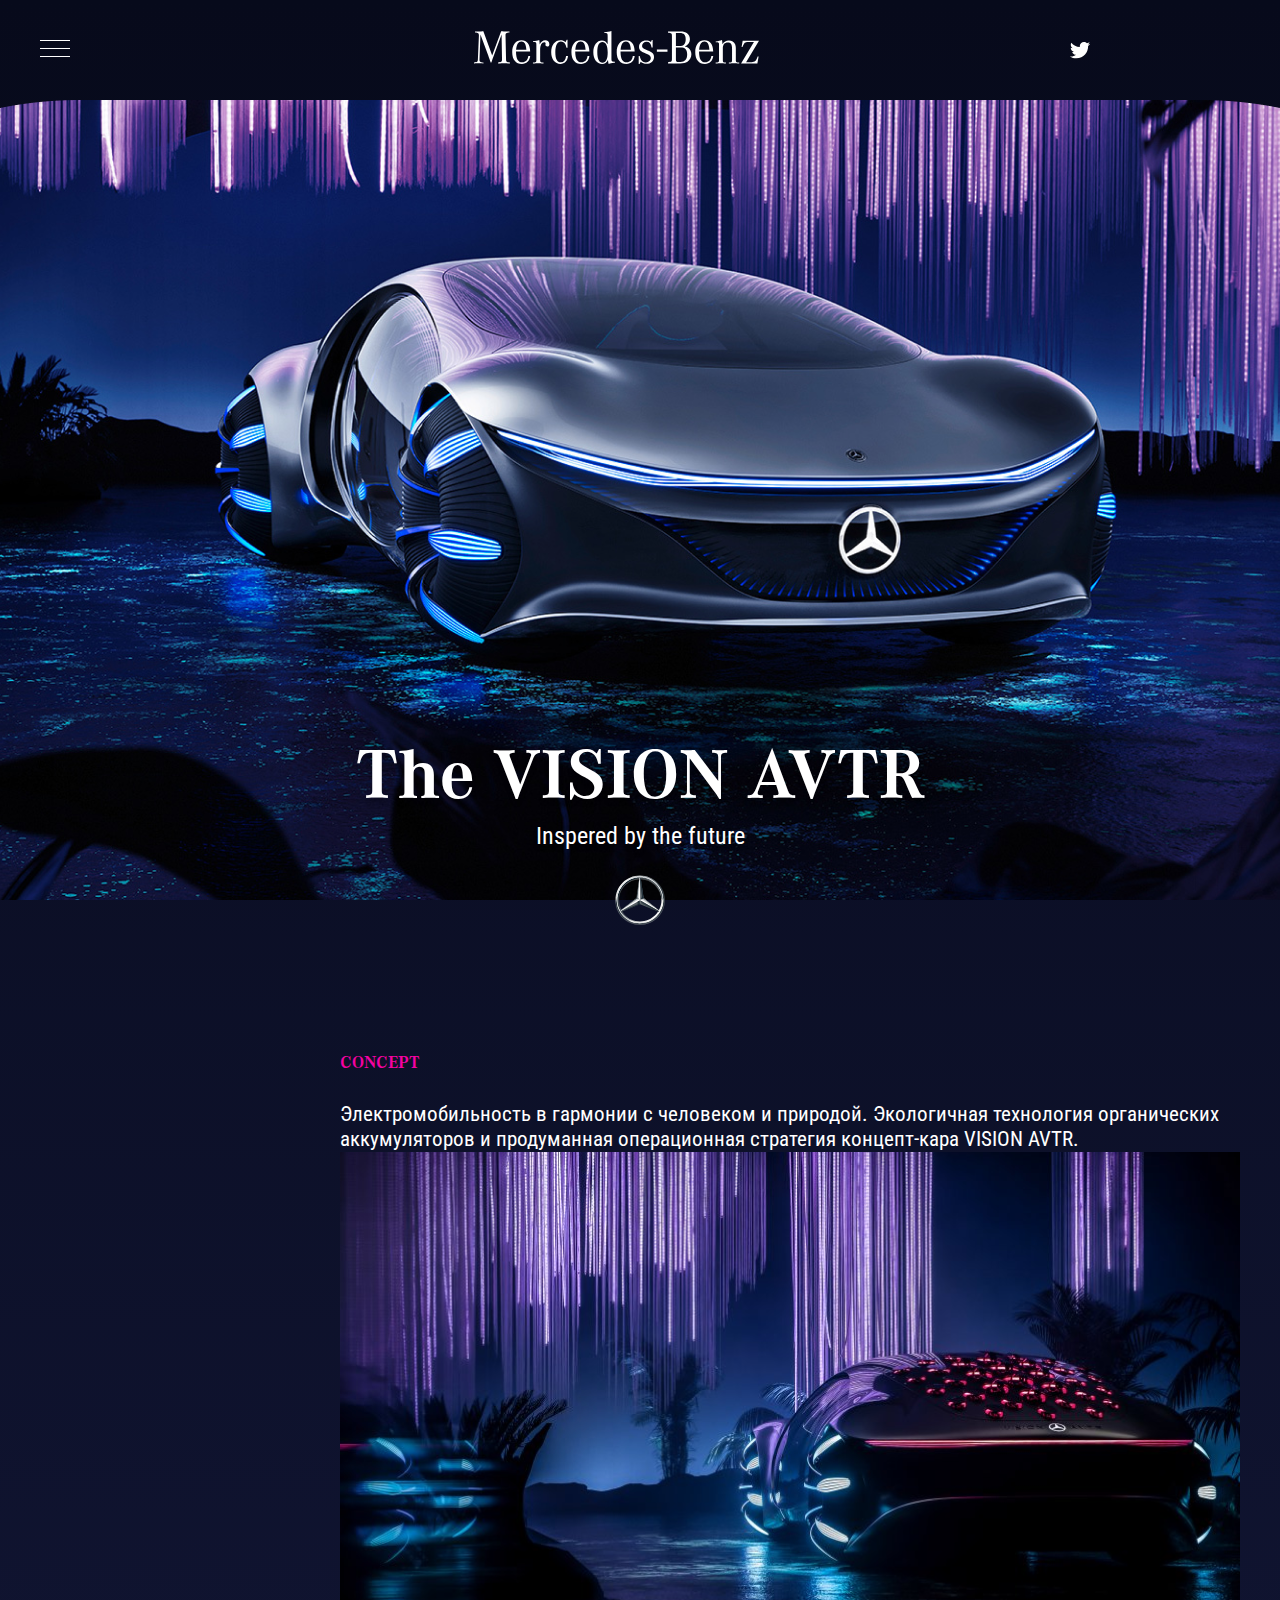
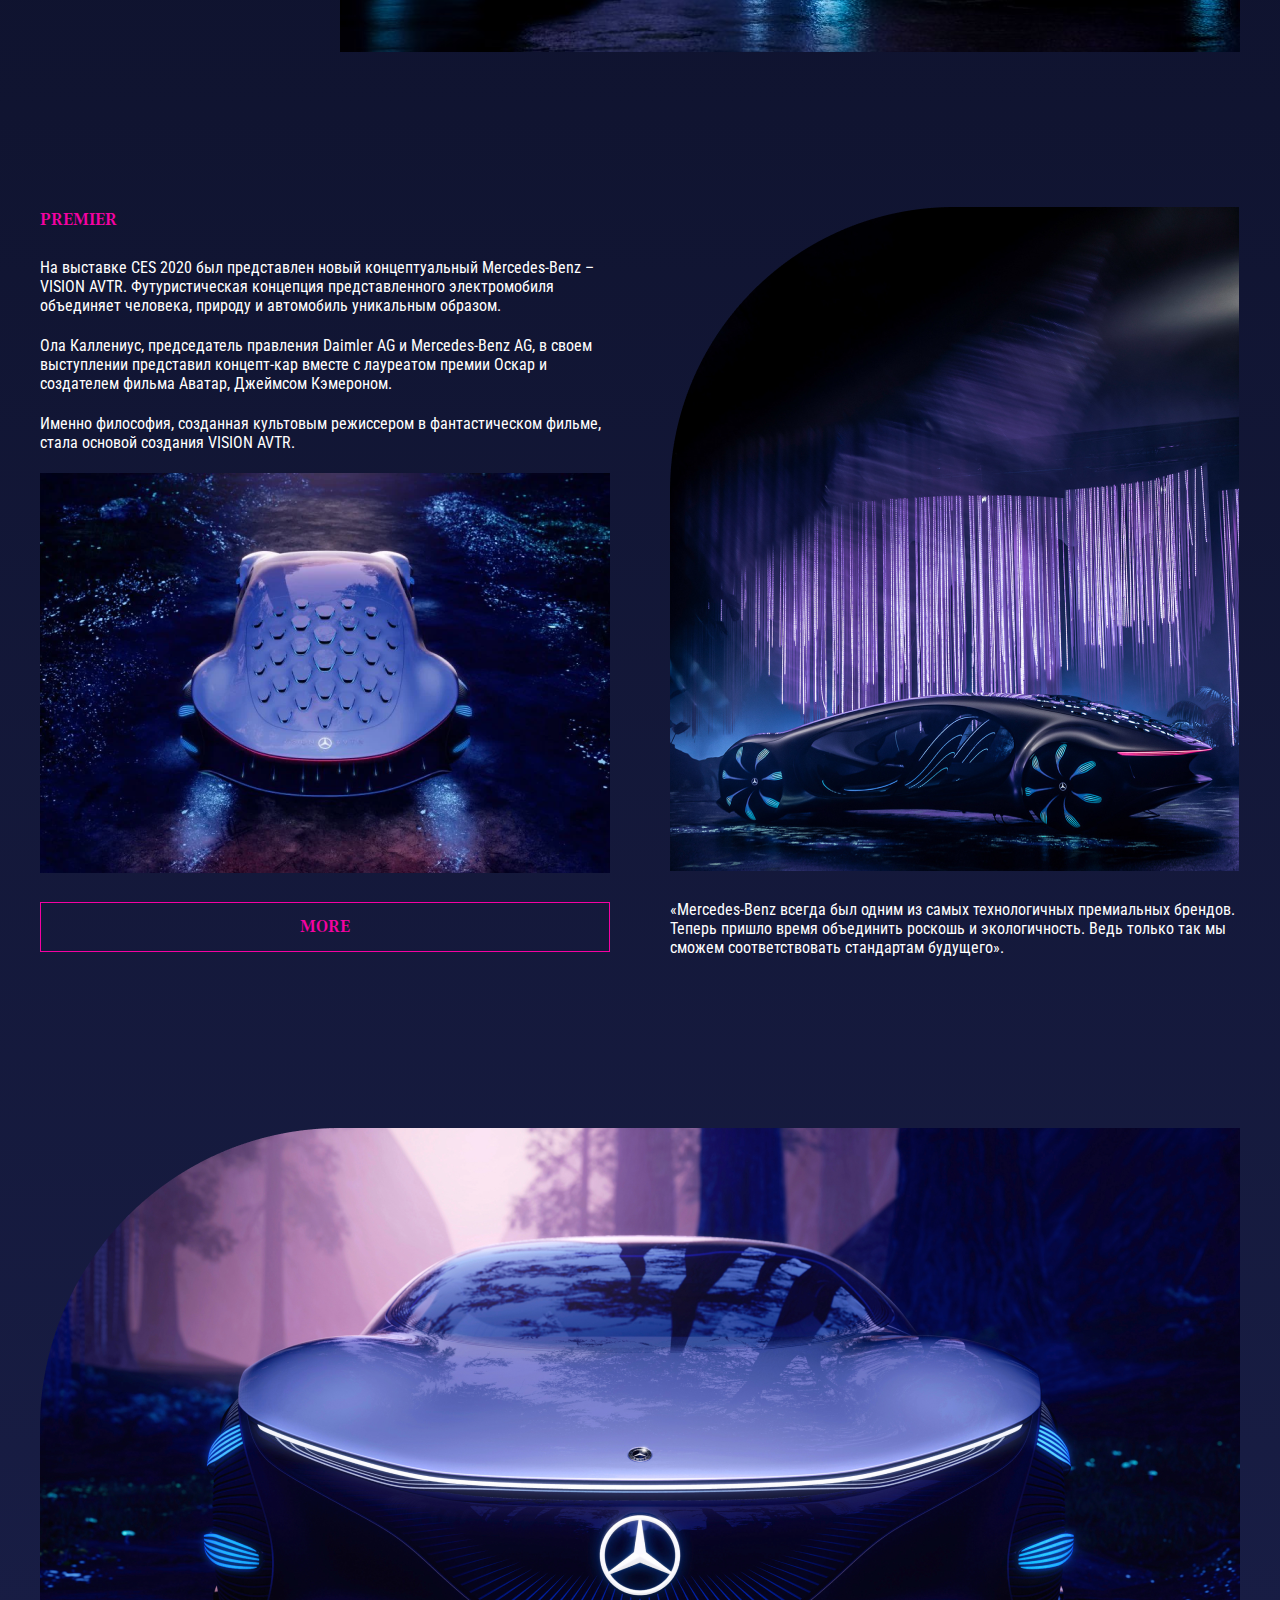
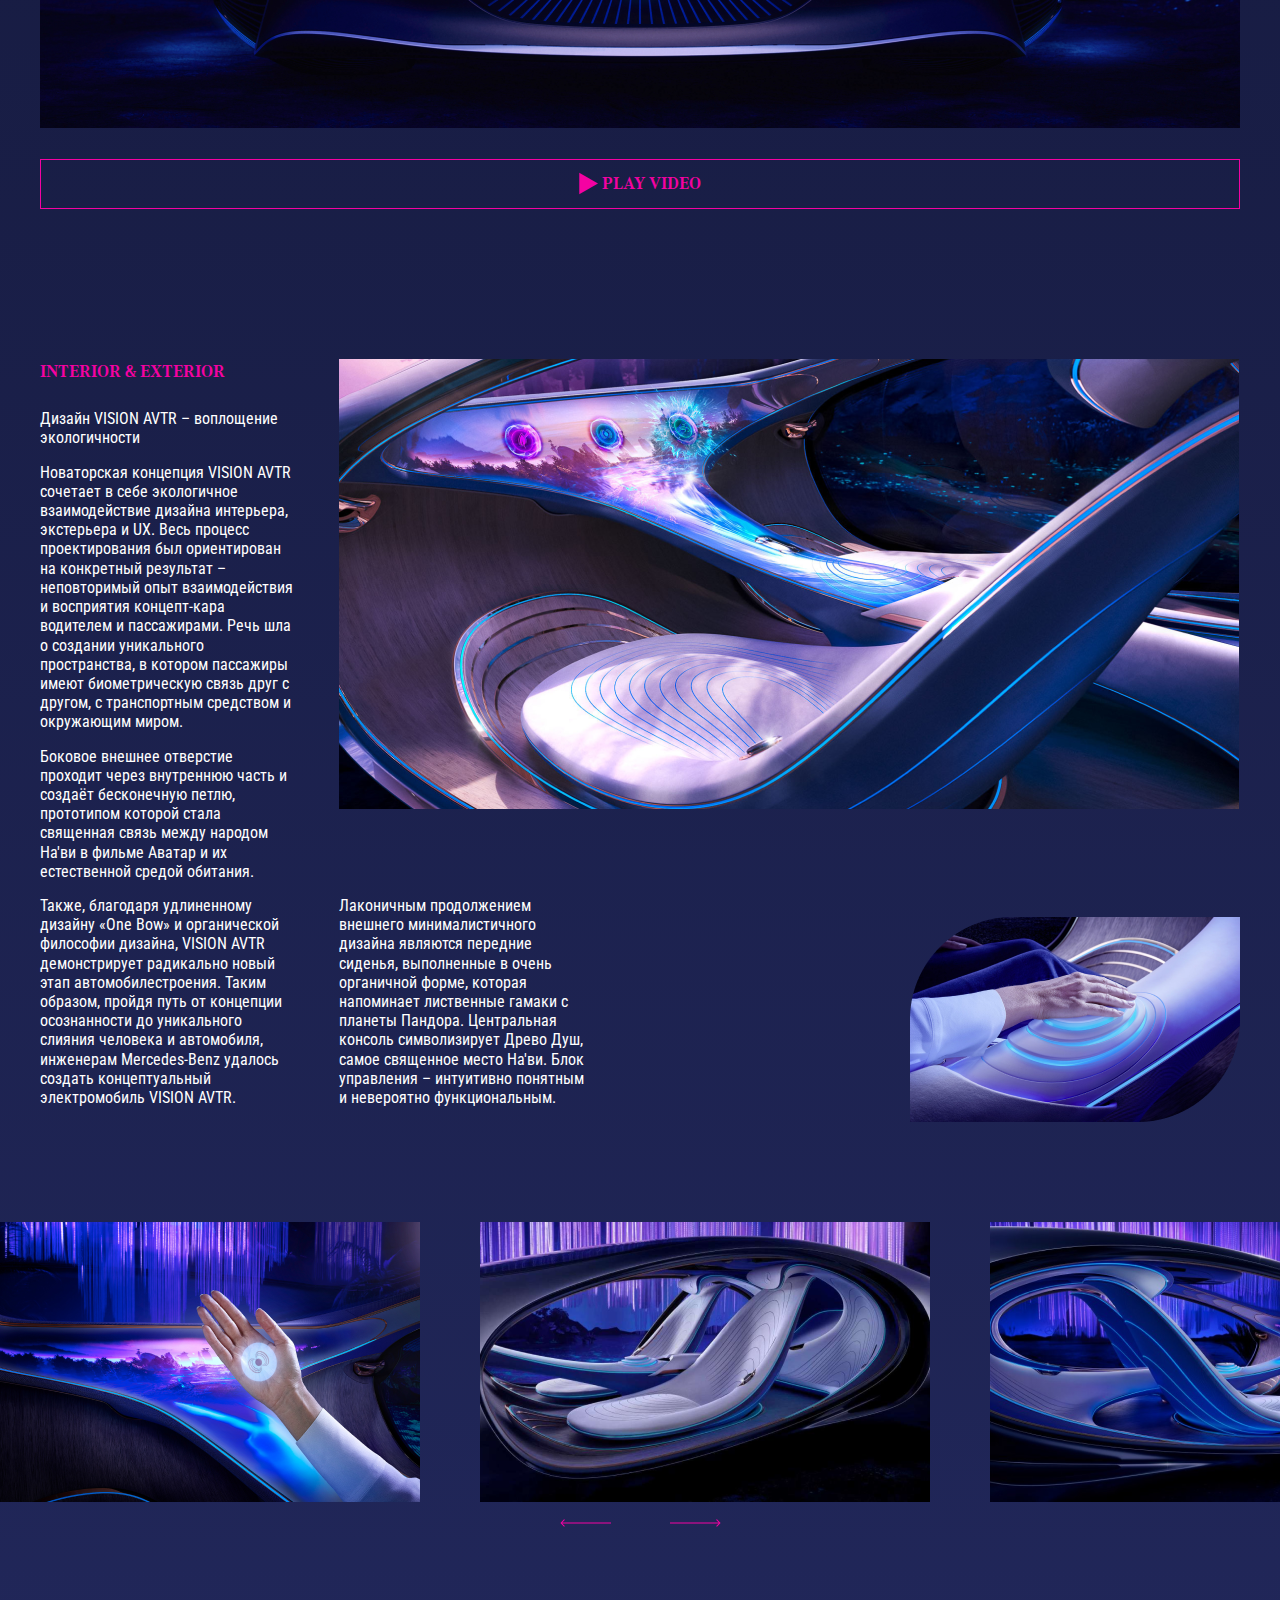
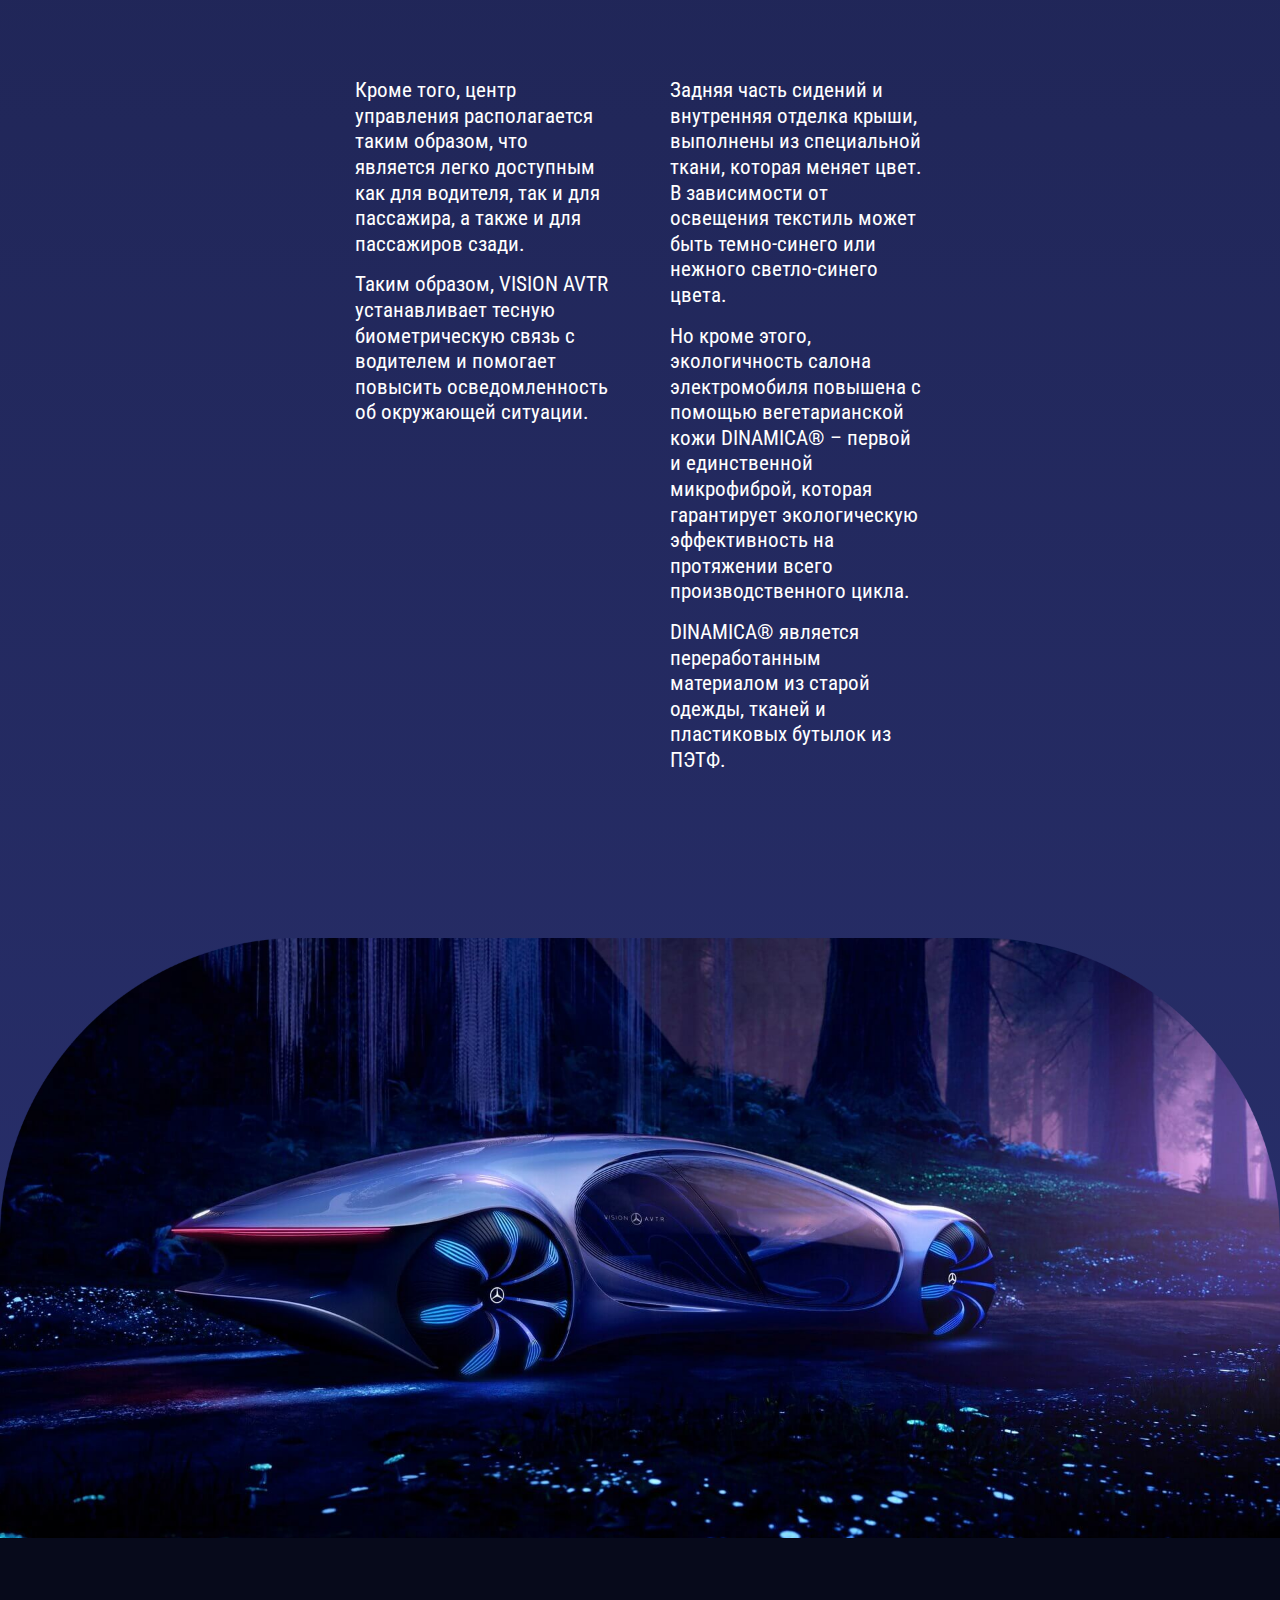
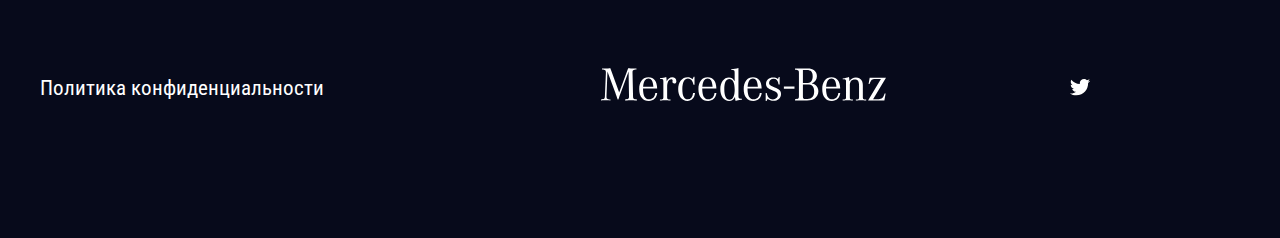
==== AVTR/index.html @ 058e084c "AVTR full" ====
<!DOCTYPE html>
<html lang="RU">
<head>
  <meta charset="UTF-8">
  <meta name="viewport" content="width=device-width, initial-scale=1.0">
  <meta http-equiv="X-UA-Compatible" content="ie=edge">
  <title>AVTR</title>
  <link rel="stylesheet" href="css/reset.css">
  <link rel="stylesheet" href="css/fonts.css">
  <link rel="stylesheet" href="css/slick.css">
  <link rel="stylesheet" href="css/jquery.fancybox.css">
  <link rel="stylesheet" href="css/style.css">
</head>
<body>
  <header class="header">
    <div class="container">
      <div class="header__top">
        <button class="header__nav">
          <img class="header__nav-img" src="images/menu-btn.svg" alt="">
        </button>
        <a href="#" class="logo">
          <img src="images/logo.svg" alt="" class="logo__img">
        </a>
        <ul class="list">
          <li class="list__item">
            <a href="#" class="list__link">
              <img src="images/twitter.svg" alt="" class="list__img">
            </a>
          </li>
          <li class="list__item">
            <a href="#" class="list__link">
              <img src="images/google.svg" alt="" class="list__img">
            </a>
          </li>
          <li class="list__item">
            <a href="#" class="list__link">
              <img src="images/facebook.svg" alt="" class="list__img">
            </a>
          </li>
        </ul>
      </div>
    </div>
    <div class="header__content">
      <h1 class="title">The VISION AVTR</h1>
      <p class="title-description">
        Inspered by the future
      </p>
    </div>
  </header>

  <section class="concept">
    <div class="container">
      <div class="concept__inner">
        <h3 class="concept__title section__title">
          CONCEPT
        </h3>
        <p class="concept__text">
          Электромобильность в гармонии с человеком и природой. Экологичная технология органических аккумуляторов и продуманная операционная стратегия концепт-кара VISION AVTR. 
        </p>
        <img src="images/concept.png" alt="" class="concept__img">
      </div>
    </div>
  </section>

  <section class="premier">
    <div class="container">
      <div class="premier__inner">
        <div class="premier__column">
          <h3 class="section__title">Premier</h3>
          <p class="premier__text">На выставке CES 2020 был представлен новый концептуальный Mercedes-Benz – VISION AVTR. Футуристическая концепция представленного электромобиля объединяет человека, природу и автомобиль уникальным образом.</p>
          <p class="premier__text">Ола Каллениус, председатель правления Daimler AG и Mercedes-Benz AG, в своем выступлении представил концепт-кар вместе с лауреатом премии Оскар и создателем фильма Аватар, Джеймсом Кэмероном.</p>
          <p class="premier__text">Именно философия, созданная культовым режиссером в фантастическом фильме, стала основой создания VISION AVTR.</p>
          <img src="images/premier-1.png" alt="" class="premier__img">
          <button class="section__btn">more</button>
        </div>
        <div class="premier__column">
          <img src="images/premier-2.png" alt="" class="premier__img">
          <p class="premier__text">«Mercedes-Benz всегда был одним из самых технологичных премиальных брендов. Теперь пришло время объединить роскошь и экологичность. Ведь только так мы сможем соответствовать стандартам будущего».</p>
        </div>
      </div>
    </div>
  </section>

  <section class="video">
    <div class="container">
      <img src="images/video.png" alt="" class="video__img">
      <button class="section__btn">
        <svg width="19" height="23" viewBox="0 0 19 23" fill="none" xmlns="http://www.w3.org/2000/svg">
<path d="M19 11.5L0.25 22.3253L0.25 0.674683L19 11.5Z" fill="#F402A2"/>
</svg>
      <span>play video</span>
      </button>
    </div>
  </section>

  <section class="design">
    <div class="container">
    <div class="design__interior">
      <div class="design__cell-one">
        <div class="section__title">INTERIOR & EXTERIOR</div>
        <p class="design__cell-text">Дизайн VISION AVTR – воплощение экологичности</p>
        <p class="design__cell-text">Новаторская концепция VISION AVTR сочетает в себе экологичное взаимодействие дизайна интерьера, экстерьера и UX. Весь процесс проектирования был ориентирован на конкретный результат – неповторимый опыт взаимодействия и восприятия концепт-кара водителем и пассажирами. Речь шла о создании уникального пространства, в котором пассажиры имеют биометрическую связь друг с другом, с транспортным средством и окружающим миром.</p>
        <p class="design__cell-text">Боковое внешнее отверстие проходит через внутреннюю часть и создаёт бесконечную петлю, прототипом которой стала священная ​​связь между народом На'ви в фильме Аватар и их естественной средой обитания. </p>
        <p class="design__cell-text">Также, благодаря удлиненному дизайну «One Bow» и органической философии дизайна, VISION AVTR демонстрирует радикально новый этап автомобилестроения. Таким образом, пройдя путь от концепции осознанности до уникального слияния человека и автомобиля, инженерам Mercedes-Benz удалось создать концептуальный электромобиль VISION AVTR.</p>
      </div>
      <img src="images/design-1.png" alt="" class="design__interior-img">
      <div class="design__cell-two">
        <p class="design__cell-text">Лаконичным продолжением внешнего минималистичного дизайна являются передние сиденья, выполненные в очень органичной форме, которая напоминает лиственные гамаки с планеты Пандора. Центральная консоль символизирует Древо Душ, самое священное место На'ви. Блок управления – интуитивно понятным и невероятно функциональным. </p>
      </div>
      <div class="design__cell-three">
        <img src="images/design-2.png" alt="" class="design__interior-img">
      </div>
      
    </div>
    </div>
    <div class="design-slider">
      <img src="images/slider-1.png" alt="" class="design-slider__item">
      <img src="images/slider-2.png" alt="" class="design-slider__item">
      <img src="images/slider-3.png" alt="" class="design-slider__item">
      <img src="images/slider-4.png" alt="" class="design-slider__item">
      <img src="images/slider-1.png" alt="" class="design-slider__item">
      <img src="images/slider-2.png" alt="" class="design-slider__item">
      <img src="images/slider-3.png" alt="" class="design-slider__item">
      <img src="images/slider-4.png" alt="" class="design-slider__item">
    </div>
    <div class="design__box">
      <div class="design__box-column">
        <p class="design__box-text">Кроме того, центр управления располагается таким образом, что является легко доступным как для водителя, так и для пассажира, а также и для пассажиров сзади.</p>
        <p class="design__box-text">Таким образом, VISION AVTR устанавливает тесную биометрическую связь с водителем и помогает повысить осведомленность об окружающей ситуации.</p>
      </div>
      <div class="design__box-column">
        <p class="design__box-text">Задняя часть сидений и внутренняя отделка крыши, выполнены из специальной ткани, которая меняет цвет. В зависимости от освещения текстиль может быть темно-синего или нежного светло-синего цвета.</p>
        <p class="design__box-text">Но кроме этого, экологичность салона электромобиля повышена с помощью вегетарианской кожи DINAMICA® – первой и единственной микрофиброй, которая гарантирует экологическую эффективность на протяжении всего производственного цикла.</p>
        <p class="design__box-text">DINAMICA® является переработанным материалом из старой одежды, тканей и пластиковых бутылок из ПЭТФ.
        </p>
      </div>
    </div>    
    <img src="images/footer.png" alt="" class="design-image">    
  </section>

  <footer class="footer">
    <div class="container">
      <div class="footer__inner">
        <a href="#" class="footer__link">
          Политика конфиденциальности
        </a>
         <a href="#" class="logo">
          <img src="images/logo.svg" alt="" class="logo__img">
        </a>
        <ul class="list">
          <li class="list__item">
            <a href="#" class="list__link">
              <img src="images/twitter.svg" alt="" class="list__img">
            </a>
          </li>
          <li class="list__item">
            <a href="#" class="list__link">
              <img src="images/google.svg" alt="" class="list__img">
            </a>
          </li>
          <li class="list__item">
            <a href="#" class="list__link">
              <img src="images/facebook.svg" alt="" class="list__img">
            </a>
          </li>
        </ul>
      </div>
    </div>
  </footer>

  <script src="https://ajax.googleapis.com/ajax/libs/jquery/3.4.1/jquery.min.js"></script>
  <script src="js/slick.min.js"></script>
  <script src="js/jquery.fancybox.min.js"></script>
  <script src="js/main.js"></script>
</body>
</html>
---- AVTR/css/fonts.css ----
@import url('https://fonts.googleapis.com/css2?family=Roboto+Condensed&display=swap');
---- AVTR/css/style.css ----
html{
	box-sizing: border-box;
}
*,*::before,*::after{
	box-sizing: inherit;
}
@font-face{
	font-family: 'Corporate-A-Bold';
	font-style: normal;
	font-weight: 700;
	src: url(../fonts/Corporate-A-Bold.woff2) format('woff2'),
		 url(../fonts/Corporate-A-Bold.woff) format('woff');
}
body{
	font-size: 16pt;
	font-weight: 400;
	line-height: 120%;
	color: #fff;
	font-family: 'Roboto Condensed', sans-serif;
	background: linear-gradient(180deg, #070A1B 0%, #2A3170 100%);
}
a{
	text-decoration: none;
	color:inherit;
}
button{
	background-color: transparent;
	border: none;
	padding: 0;
	cursor: pointer;
}
ul{
	list-style: none;
}
.container{
	max-width: 1200px;
	margin: 0 auto;
	padding: 0 10;
}
.header{

}
.header__top{
	display: flex;
	justify-content: space-between;
	align-items: center;
	height: 100px;
}
.header__nav{

}
.list{
	display: flex;

}
.list__item + .list__item{
	margin-left: 30px;
}
.list__link{
	width: 40px;
	height: 40px;
	border-radius: 50%;
	display: flex;
	justify-content: center;
	align-items: center;
	transition: background .3s;
}
.list__link:hover{
	background-color: #C1A1D2;
}
.header__content{
	background-image: url(../images/header-bg.png);
	min-height: calc(100vh - 100px);
	background-repeat: no-repeat;
	background-position: center;
	background-size: cover;
	display: flex;
	flex-direction: column;
	align-items: center;
	justify-content: flex-end;
	position: relative;
}
.header__content::before{
	content:"";
	background-image: url(../images/decor.svg);
	width: 50px;
	height: 50px;
	position: absolute;
	left: 50%;
	transform: translateX(-50%);
	bottom: -25px;
}
.title{
	font-family: 'Corporate-A-Bold';
	font-size: 72px;
	margin-bottom: 5px;
	line-height: 120%;
	text-shadow: 0px 4px 4px rgba(0, 0, 0, 0.25);
}
.title-description{
	font-size: 24px;
	text-shadow: 0px 4px 4px rgba(0, 0, 0, 0.25);
	margin-bottom: 50px;
}
.footer__inner{
	display: flex;
	height: 300px;
	justify-content: space-between;
	align-items: center;
}
.footer{
	background-color: #070A1B;
}
.concept{
	padding-top: 150px;
	margin-bottom: 150px;
}
.concept__inner{
	max-width: 900px;
	margin-left: auto;
	
}
.section__title{
	margin-bottom: 25px;
	text-transform: uppercase;
	font-size: 18px;
	font-family: 'Corporate-A-Bold';
	color: #F402A2;
}
.concept-text{
	font-size: 24px;
	margin-bottom: 25px;
	line-height: 120%;
}
.premier__column{
	max-width: 570px;	
}
.premier__inner{
	display: flex;
	gap: 60px;
}
.premier{
	margin-bottom: 150px;
}
.premier__text {
	margin-bottom: 20.5px;
	font-style: normal;
	font-weight: 400;
	font-size: 16px;
	line-height: 120%;
}
.premier__img{
	margin-bottom: 23px;
}
.section__btn{
	display: block;
	width: 100%;
	color:#F402A2;
	border: 1px solid #F402A2;
	height: 50px;
	text-transform: uppercase;
	line-height: 120%;
	font-size: 18px;
	font-family: 'Corporate-A-Bold';
	transition: all 0.3s;

}
.section__btn:hover{
	color: #53A1CB;
	border-color: #53A1CB;

}
.section__btn:hover path{
	fill: #53A1CB;
}
path{
	transition: all 0.3s;
}
.video {
	margin-bottom: 150px;
}
.video__img{
	margin-bottom: 25px;
}
.section__btn svg, .section__btn span{
	display: inline-block;
	vertical-align: middle;
}
.logo{
	padding-left: 8vw;
}
.design__interior{
	display: grid;
	grid-template-columns: 255px 255px auto 330px;
	grid-template-rows: auto auto;
	gap: 14px 44px;
}
.design__cell-one{
	grid-row: 1/3;
}
.design__cell-two{ 
	grid-row-end: -1;
	display: flex;
	align-items: flex-end;
}
.design__cell-three{
	grid-row-end: -1;
	grid-column-end: -1;
	display: flex;
	align-items: flex-end;
}
.design__cell-text{
	font-family: 'Roboto Condensed';
	font-style: normal;
	font-weight: 400;
	font-size: 16px;
	line-height: 120%;
	margin-bottom: 15px;
}
.design-slider__item{
	margin: 0 30px;
}
.slick-track{
	margin-left: -30px;
}
.design-slider{
	padding-bottom: 25px;
	margin-top: 100px;
}
.arrow {
	position: absolute;
	z-index: 10px;
	cursor: pointer;
	bottom: 0;
	left: 50%;
}
.arrow-left{
	transform: translateX(-80px);
}
.arrow-right{
	transform: translateX(30px);
}
.design__box{
	max-width: 590px;
	padding: 0 10px;
	display: flex;
	gap: 60px;
	margin: 150px auto;
}
.design__box-text{
	margin-bottom: 15px;
}
.design__box-column{
	max-width: 255px;
}
.design-image{
	display: block;
	max-width: 100%;
}
img{
	max-width: 100%;
}
.design__interior-img{
	max-width: 100vw;
}

@media(max-width: 768px){
	.logo__img{
		width: 180px;
	}
	.list__item + .list__item{
		margin-left: 15px;
	}
	.header__nav{
		  padding-left: 10px;
	}
	.list__item{
		width: 35px;
		height: 35px;
	}
	.title {
    	font-size: 50px;
	}
}
@media(max-width: 420px){
	.header__top {
    	align-content: center;
    	display: flex;
    	align-items: center;
    	height: 90px;
    	flex-wrap: wrap;
    	justify-content: unset;
	}
	.list {
    	display: flex;
    	width: 100%;
    	justify-content: center;
	}
	.logo__img {
    	width: 200px;
	}
	.logo {
	    padding-left: 11vw;
	}
	.header__nav {
	    padding-left: 3vw;
	}
	.title {
    	font-size: 35px;
	}
	p{
		font-size: 12pt;
		line-height: 110%;
	}
	.concept {
	    padding-top: 50px;
	    margin-bottom: 50px;
	    justify-content: center;
	    text-align: center;
	}
	.premier__inner {
    	gap: 20px;
    	flex-wrap: wrap;
    	justify-content: center;
	    text-align: center;
    }
    .premier {
    	margin-bottom: 50px;
	}
	.video {
    	margin-bottom: 50px;
	}
	.design__interior {
	    display: flex;
	    flex-wrap: wrap;
	    justify-content: center;
	    text-align: center;
	}
	.footer__inner {
    	flex-wrap: wrap;
    	justify-content: center;
    }
    .footer__inner .logo {
    	padding-left: 0;
	}
	.design__box{
		flex-wrap: wrap;
		text-align: center;
		justify-content: center;
	}
	.concept__text{
		padding-bottom: 15px;
	}
	.design__box {
		margin: 50px auto;
	}
}
@media(max-width: 1220px){
	.design__interior {
    	grid-template-columns: 220px 220px auto 365px;
	}
}
@media(max-width: 1165px){
	.design__interior-img{
		max-width: 800px;
	}
	.design__interior {
	    display: flex;
	    flex-wrap: wrap;
	    justify-content: center;
	    text-align: center;
	}
}
@media(max-width: 850px){
	.design__interior-img{
		max-width: 650px;
	}
}
@media(max-width: 700px){
	.design__interior-img{
		max-width: 500px;
	}
}
@media(max-width: 550px){
	.design__interior-img{
		max-width: 350px;
	}
}
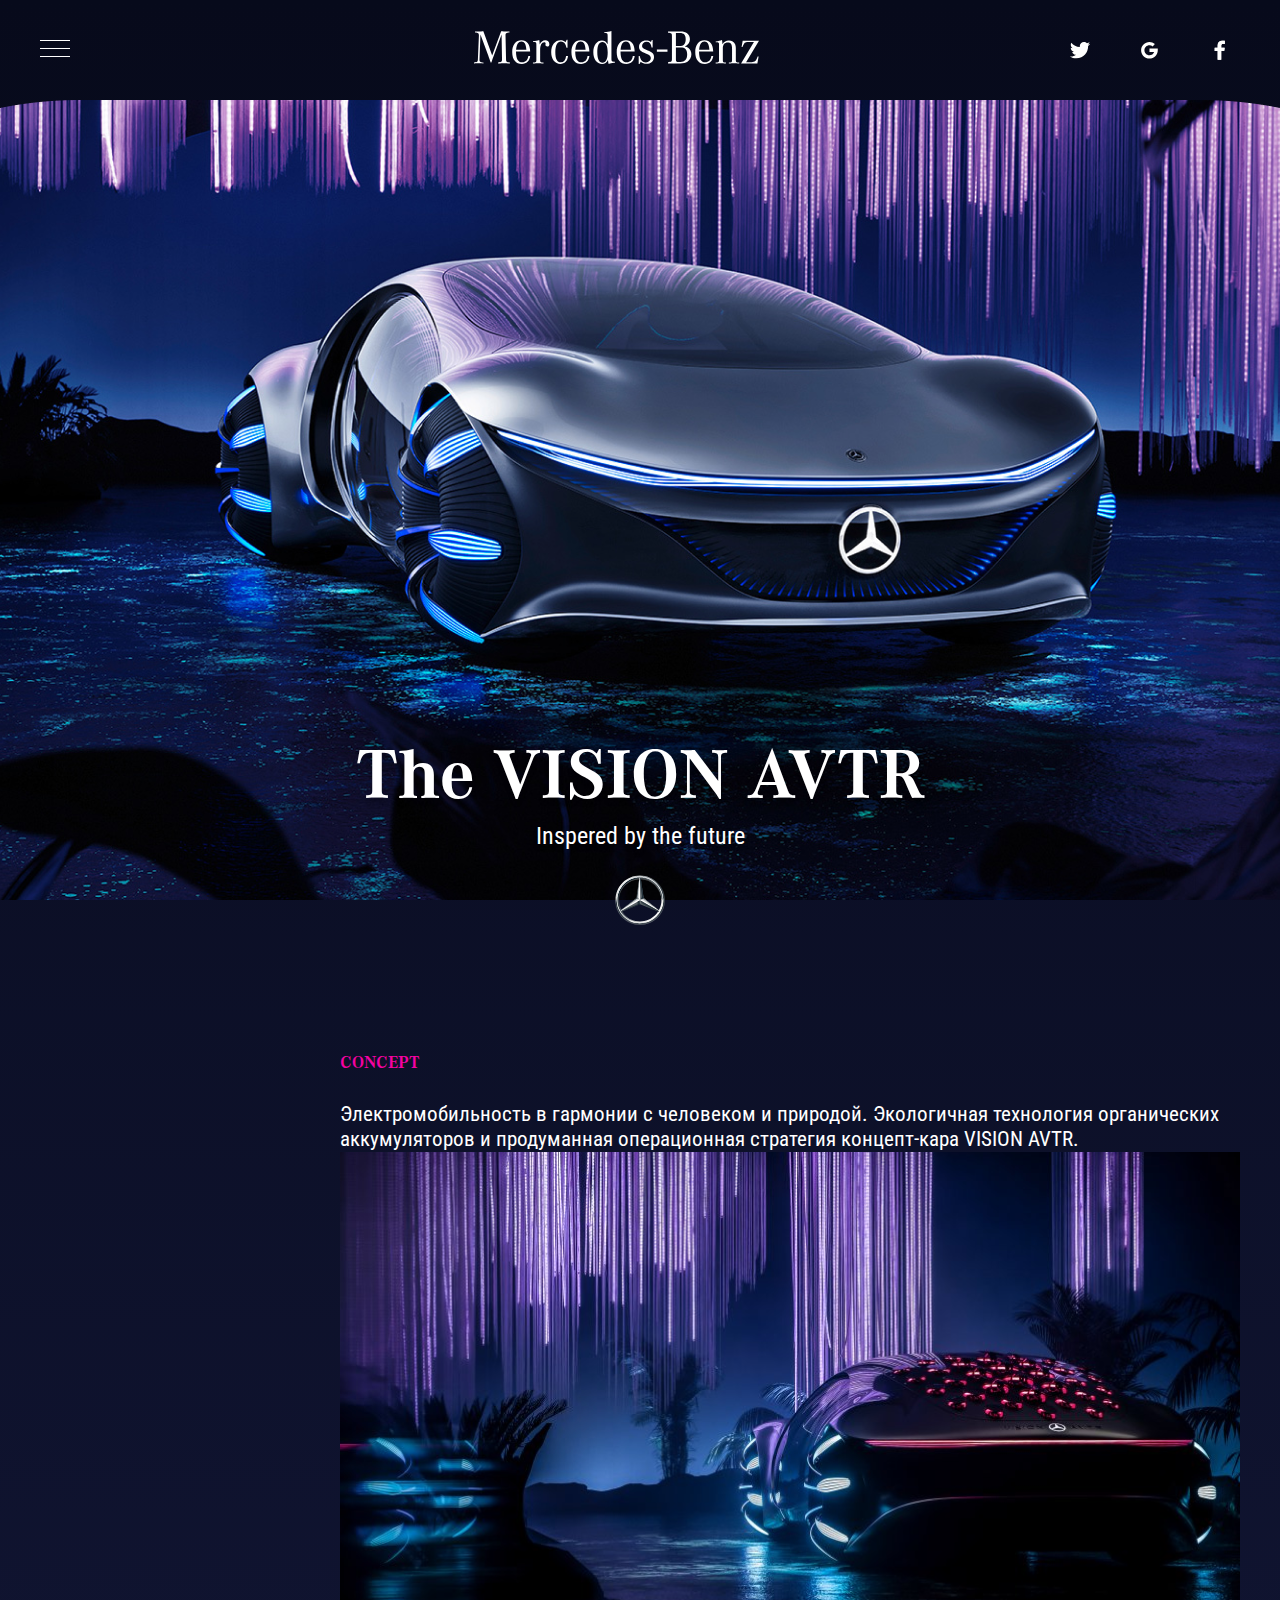
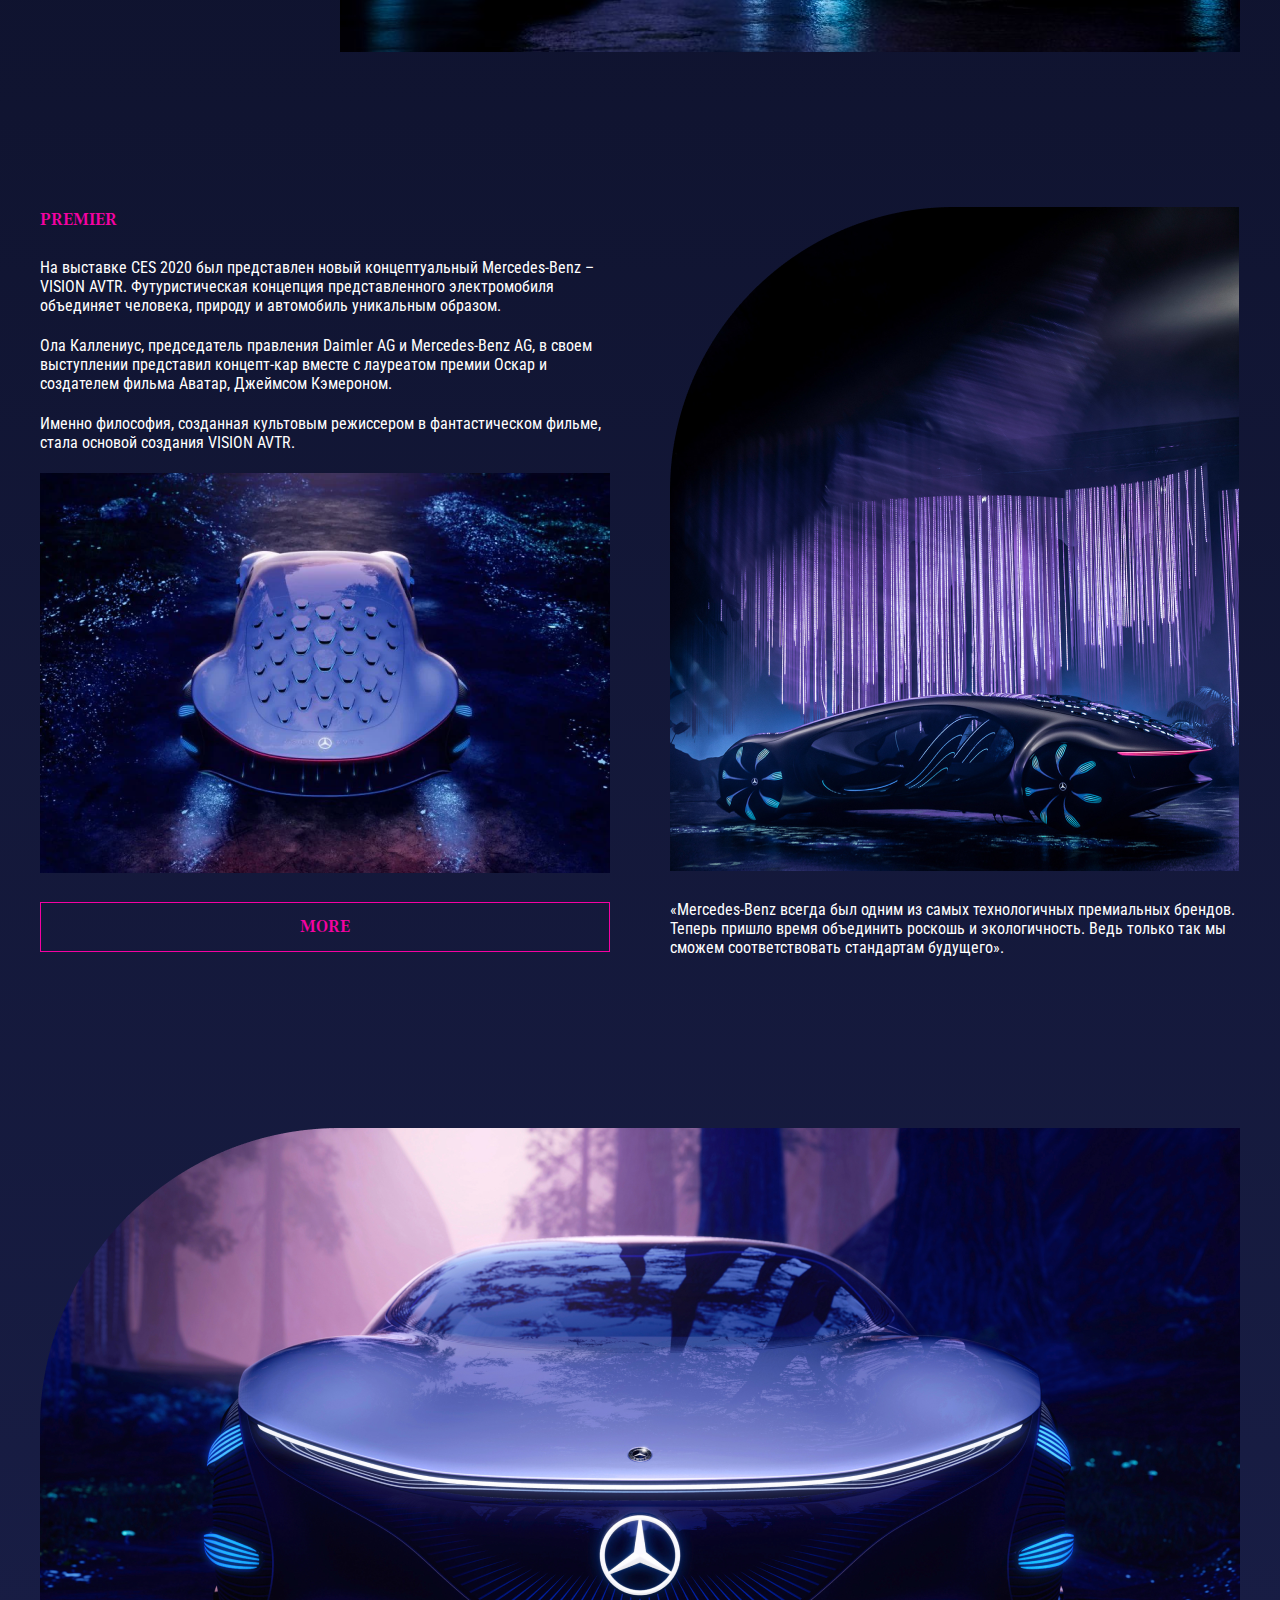
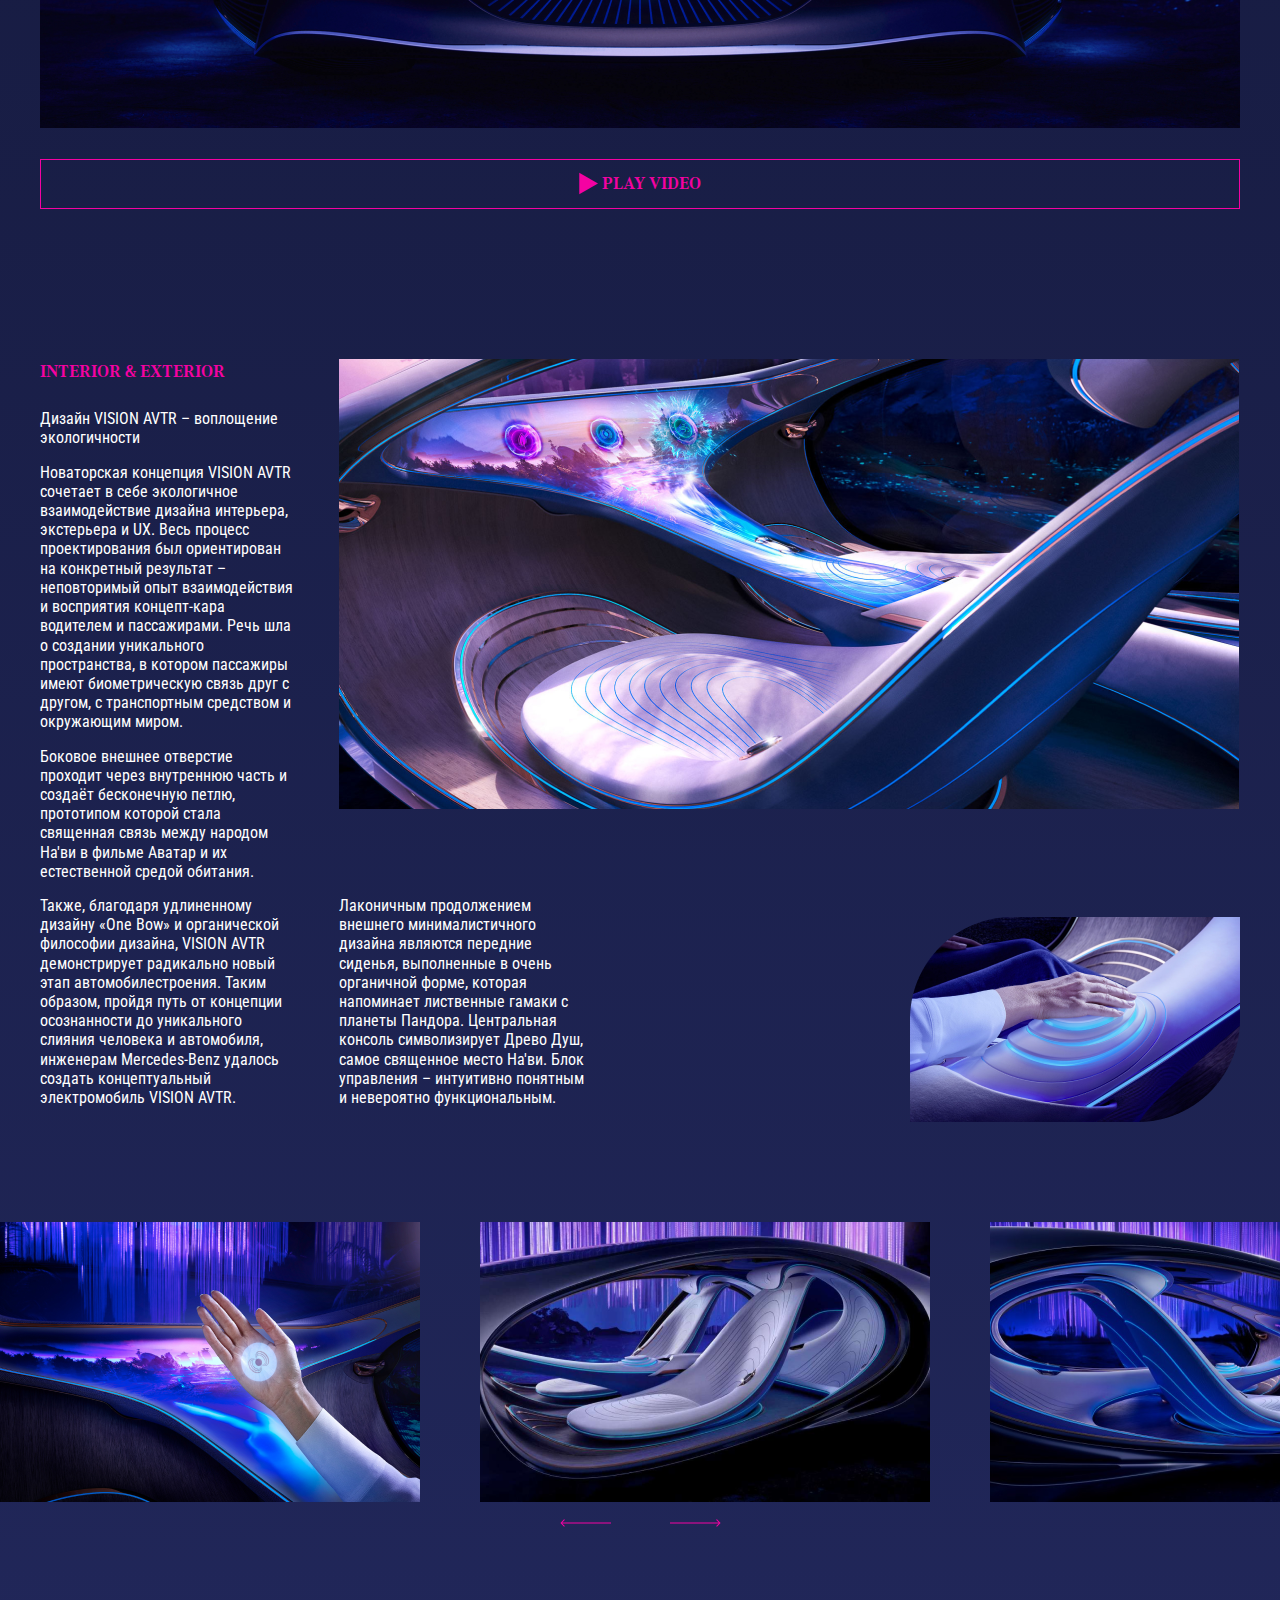
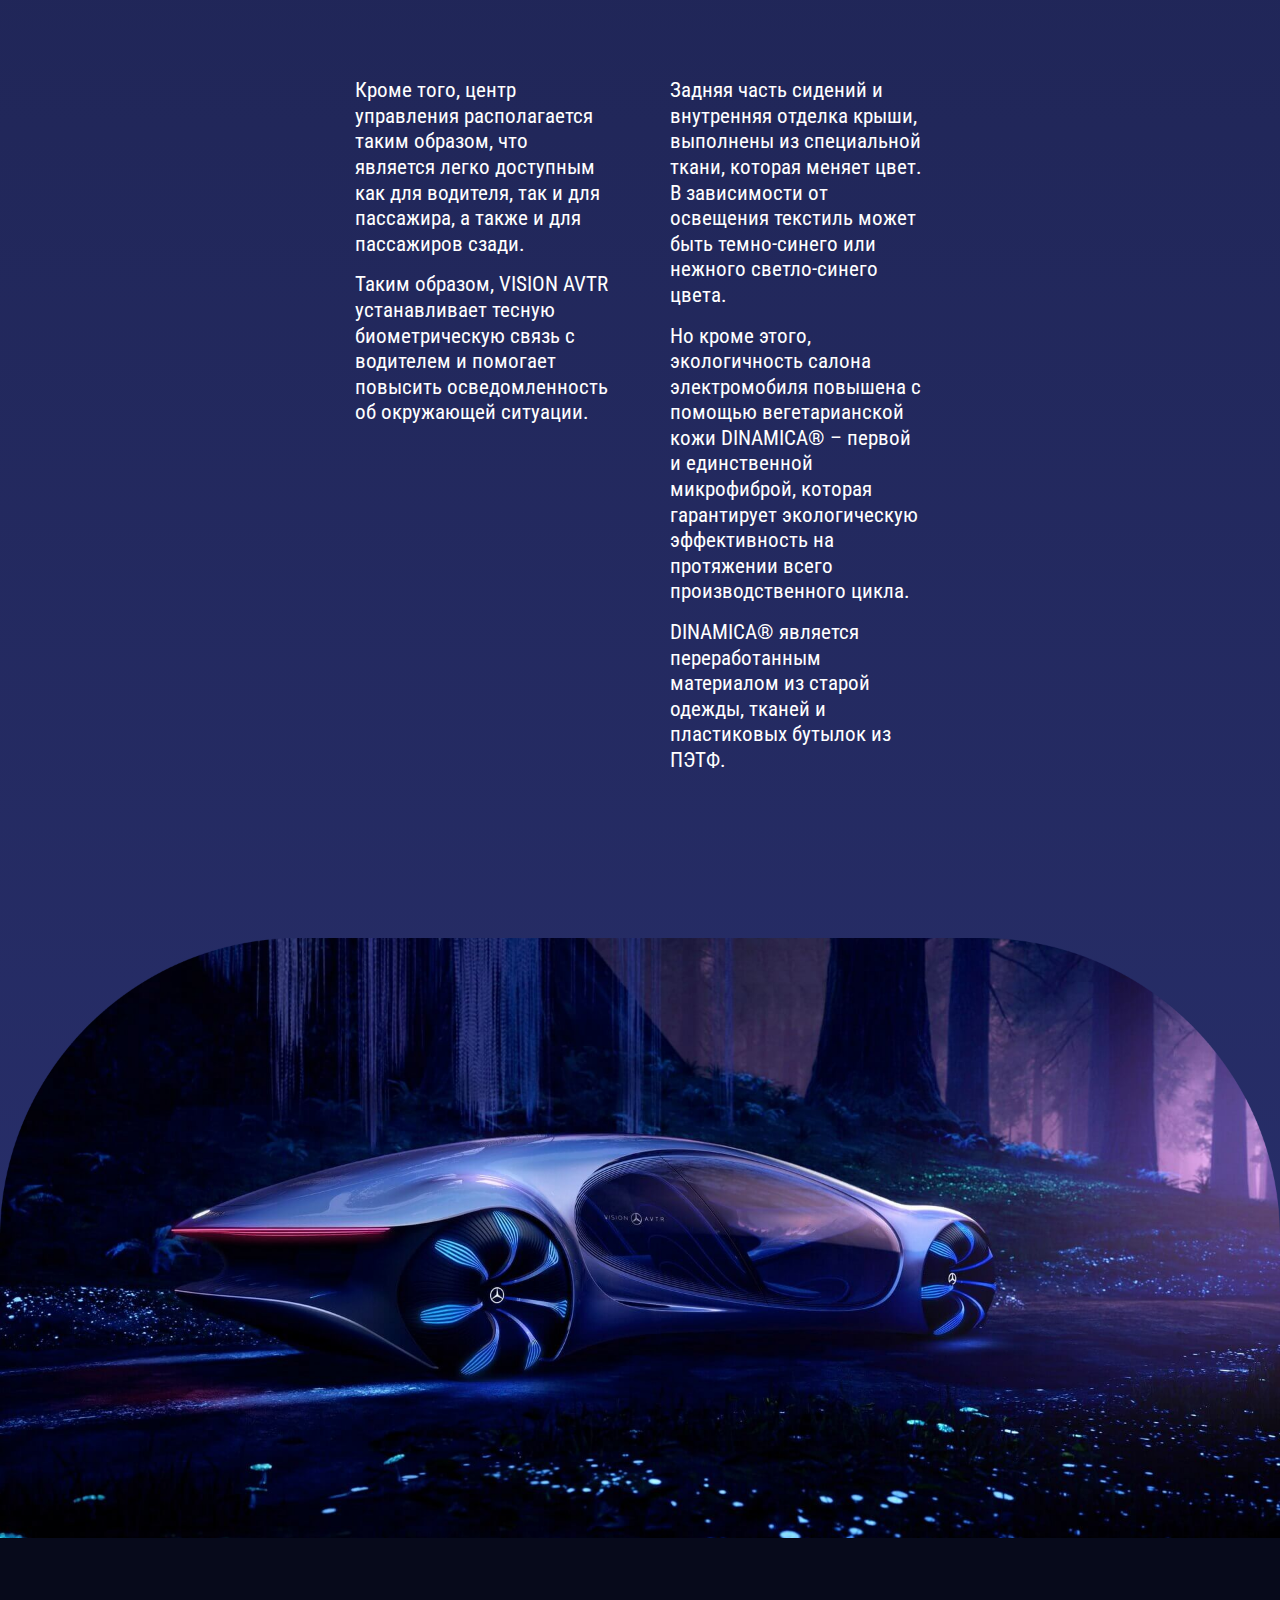
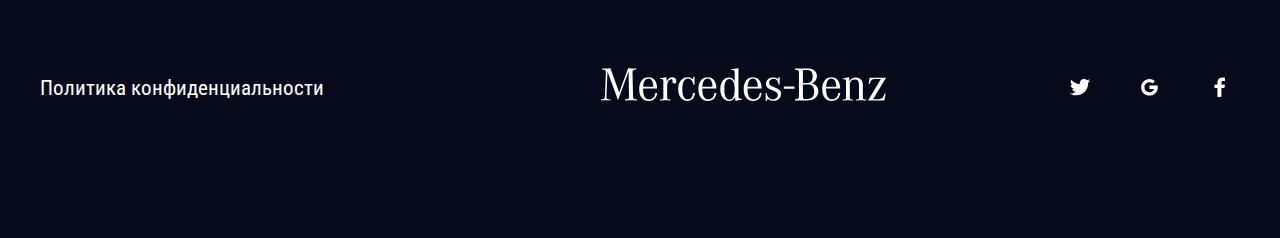
==== commit 6f9b4446: "AVTR ultrafull" ====
--- a/AVTR/index.html
+++ b/AVTR/index.html
@@ -29,12 +29,12 @@
           </li>
           <li class="list__item">
             <a href="#" class="list__link">
-              <img src="images/google.svg" alt="" class="list__img">
+              <img src="images/Google.svg" alt="" class="list__img">
             </a>
           </li>
           <li class="list__item">
             <a href="#" class="list__link">
-              <img src="images/facebook.svg" alt="" class="list__img">
+              <img src="images/Facebook.svg" alt="" class="list__img">
             </a>
           </li>
         </ul>
@@ -155,12 +155,12 @@
           </li>
           <li class="list__item">
             <a href="#" class="list__link">
-              <img src="images/google.svg" alt="" class="list__img">
+              <img src="images/Google.svg" alt="" class="list__img">
             </a>
           </li>
           <li class="list__item">
             <a href="#" class="list__link">
-              <img src="images/facebook.svg" alt="" class="list__img">
+              <img src="images/Facebook.svg" alt="" class="list__img">
             </a>
           </li>
         </ul>
